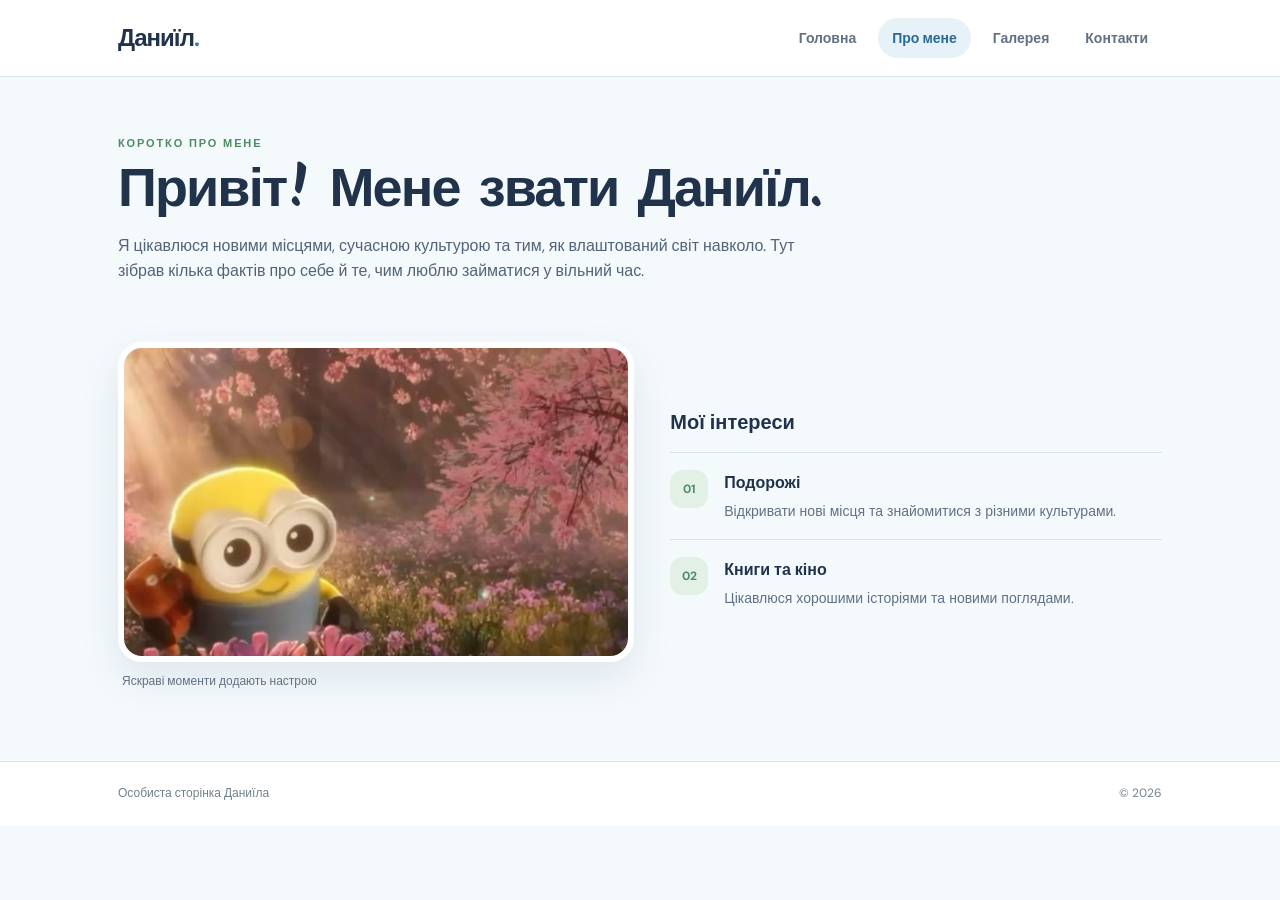
==== about.html @ 36232cc8 "Publish complete personal website" ====
<!doctype html>
<html lang="uk">
<head>
  <meta charset="utf-8"><meta name="viewport" content="width=device-width, initial-scale=1">
  <meta name="description" content="Коротко про Даниїла та його інтереси.">
  <title>Про мене — Даниїл</title><link rel="stylesheet" href="css/style.css"><script src="js/script.js" defer></script>
</head>
<body>
  <a class="skip-link" href="#main">Перейти до вмісту</a>
  <header class="site-header" id="top"><div class="header-inner"><a class="brand" href="index.html">Даниїл<span class="brand-dot">.</span></a><button class="menu-toggle" type="button" aria-expanded="false" aria-controls="site-nav">Меню</button><nav class="site-nav" id="site-nav" aria-label="Головна навігація"><a href="index.html">Головна</a><a href="about.html" aria-current="page">Про мене</a><a href="gallery.html">Галерея</a><a href="contacts.html">Контакти</a></nav></div></header>
  <main id="main" class="page-wrap">
    <div class="page-heading"><p class="eyebrow">Коротко про мене</p><h1>Привіт! Мене звати Даниїл.</h1><p class="lead">Я цікавлюся новими місцями, сучасною культурою та тим, як влаштований світ навколо. Тут зібрав кілька фактів про себе й те, чим люблю займатися у вільний час.</p></div>
    <section class="about-grid" aria-label="Про мене та мої інтереси">
      <figure class="about-photo"><img src="images/daniil-photo.jpg" alt="Міньйон серед квітучих дерев"><figcaption>Яскраві моменти додають настрою</figcaption></figure>
      <div class="interest-list"><h2>Мої інтереси</h2><article class="interest-card"><span class="card-mark">01</span><div><h3>Подорожі</h3><p>Відкривати нові місця та знайомитися з різними культурами.</p></div></article><article class="interest-card"><span class="card-mark">02</span><div><h3>Книги та кіно</h3><p>Цікавлюся хорошими історіями та новими поглядами.</p></div></article></div>
    </section>
  </main>
  <footer class="site-footer"><div class="footer-inner"><span>Особиста сторінка Даниїла</span><span>© <span data-year>2026</span></span></div></footer>
</body>
</html>
---- css/style.css ----
@import url('https://fonts.googleapis.com/css2?family=DM+Sans:wght@400;500;600;700&family=Kalam:wght@400;700&display=swap');
:root{color-scheme:light;--ink:#20334b;--muted:#617184;--line:#d7e4ec;--blue:#347db5;--blue-dark:#286995;--green:#4d8b63;--yellow:#f2c94c;--paper:#f4f9fc;--card:#fff;--soft:#e7f2f8;--shadow:0 16px 40px rgba(32,72,98,.10)}
*{box-sizing:border-box}html{scroll-behavior:smooth}body{margin:0;background:var(--paper);color:var(--ink);font:16px/1.6 'DM Sans',Arial,sans-serif}img{display:block;max-width:100%}a{color:inherit}.skip-link{position:absolute;left:-9999px;top:8px;padding:8px 14px;background:#fff;z-index:5;border-radius:8px}.skip-link:focus{left:8px}.site-header{background:rgba(255,255,255,.94);border-bottom:1px solid var(--line);position:sticky;top:0;z-index:3;backdrop-filter:blur(12px)}.header-inner,.footer-inner{max-width:1100px;margin:auto;padding:0 28px;display:flex;align-items:center;justify-content:space-between}.header-inner{min-height:76px}.brand{text-decoration:none;font-weight:700;font-size:24px;letter-spacing:-.04em}.brand-dot{color:var(--blue)}.site-nav{display:flex;gap:8px}.site-nav a{text-decoration:none;color:var(--muted);font-size:14px;font-weight:600;padding:9px 14px;border-radius:999px;transition:background .18s,color .18s}.site-nav a:hover,.site-nav a[aria-current=page]{background:var(--soft);color:var(--blue-dark)}.menu-toggle{display:none}.page-wrap{max-width:1100px;margin:0 auto;padding:48px 28px 70px}.hero{display:grid;grid-template-columns:1fr 1.05fr;gap:8%;align-items:center;padding:20px 0 55px}.hero-copy{max-width:470px}.eyebrow{text-transform:uppercase;letter-spacing:.17em;font-size:11px;font-weight:700;color:var(--green);margin:0 0 12px}.hero h1,.page-heading h1{font:700 clamp(40px,6vw,64px)/1 'Kalam','DM Sans',sans-serif;letter-spacing:-.035em;margin:0 0 20px}.lead{color:#526477;max-width:580px;margin:0 0 24px}.button{display:inline-flex;align-items:center;gap:12px;padding:12px 18px;background:var(--blue);color:#fff;text-decoration:none;font-size:14px;font-weight:700;border-radius:999px;box-shadow:0 7px 18px rgba(52,125,181,.2);transition:transform .18s,background .18s}.button:hover{background:var(--blue-dark);transform:translateY(-2px)}.hero-figure,.about-photo,.gallery-card{margin:0}.hero-figure img{width:100%;height:350px;object-fit:cover;border:6px solid #fff;border-radius:28px;box-shadow:var(--shadow)}figcaption{font-size:12px;color:var(--muted)}.hero-figure figcaption{margin:10px 4px 0}.welcome-panel{display:flex;align-items:center;justify-content:space-between;gap:36px;background:#e7f2f8;border:1px solid #d3e4ee;border-radius:22px;padding:24px 30px}.welcome-panel h2,.interest-list h2,.contact-card h2{font-size:20px;margin:0}.welcome-panel .eyebrow{margin-bottom:4px}.welcome-panel>p{max-width:460px;color:var(--muted);margin:0}.site-footer{border-top:1px solid var(--line);background:#fff}.footer-inner{min-height:64px;color:#71818d;font-size:12px}.page-heading{padding:10px 0 34px}.page-heading h1{font-size:clamp(38px,5vw,54px);margin-bottom:14px}.page-heading .lead{max-width:700px}.about-grid{display:grid;grid-template-columns:1.05fr 1fr;gap:36px;align-items:center}.about-photo img{width:100%;height:320px;object-fit:cover;border:6px solid #fff;border-radius:24px;box-shadow:var(--shadow)}.about-photo figcaption{margin:10px 4px 0}.interest-list h2{margin:0 0 14px}.interest-card{display:flex;align-items:flex-start;gap:16px;padding:17px 0;border-top:1px solid var(--line)}.interest-card h3{font-size:16px;margin:0 0 4px}.interest-card p{color:var(--muted);font-size:14px;margin:0}.card-mark{display:grid;place-items:center;flex:0 0 38px;height:38px;border-radius:13px;background:#e3f0e6;color:var(--green);font-size:12px;font-weight:700}.gallery-grid{display:grid;grid-template-columns:repeat(2,minmax(0,1fr));gap:24px}.gallery-card{overflow:hidden;background:#fff;border:1px solid var(--line);border-radius:22px;box-shadow:var(--shadow)}.gallery-card img{width:100%;height:300px;object-fit:cover}.gallery-card figcaption{display:grid;gap:2px;padding:15px 18px 18px}.gallery-card strong{color:var(--ink);font-size:15px}.gallery-card span{font-size:13px}.contact-card{display:flex;gap:18px;align-items:flex-start;max-width:700px;padding:24px;background:#fff;border:1px solid var(--line);border-radius:22px;box-shadow:var(--shadow)}.contact-card p{color:var(--muted);margin:7px 0 0}.contact-icon{display:grid;place-items:center;width:48px;height:48px;border-radius:16px;background:#fff4cf;color:#886c14;font-size:22px;flex:0 0 48px}
@media(max-width:700px){.header-inner{min-height:66px;padding:0 20px}.menu-toggle{display:block;border:1px solid var(--line);background:#fff;color:var(--ink);font:600 14px 'DM Sans',sans-serif;border-radius:999px;padding:8px 14px}.site-nav{display:none;position:absolute;top:65px;left:12px;right:12px;padding:10px;background:#fff;border:1px solid var(--line);border-radius:16px;box-shadow:var(--shadow);flex-direction:column}.site-nav.is-open{display:flex}.site-nav a{padding:11px 14px}.page-wrap{padding:32px 20px 50px}.hero{grid-template-columns:1fr;gap:28px;padding:8px 0 34px}.hero h1{font-size:48px}.hero-figure img{height:260px}.welcome-panel{align-items:flex-start;flex-direction:column;gap:10px;padding:21px}.about-grid{grid-template-columns:1fr;gap:28px}.about-photo img{height:260px}.gallery-grid{grid-template-columns:1fr;gap:18px}.gallery-card img{height:260px}.footer-inner{padding:0 20px}.contact-card{padding:20px}}
@media(prefers-reduced-motion:reduce){html{scroll-behavior:auto}*,*::before,*::after{transition:none!important}}
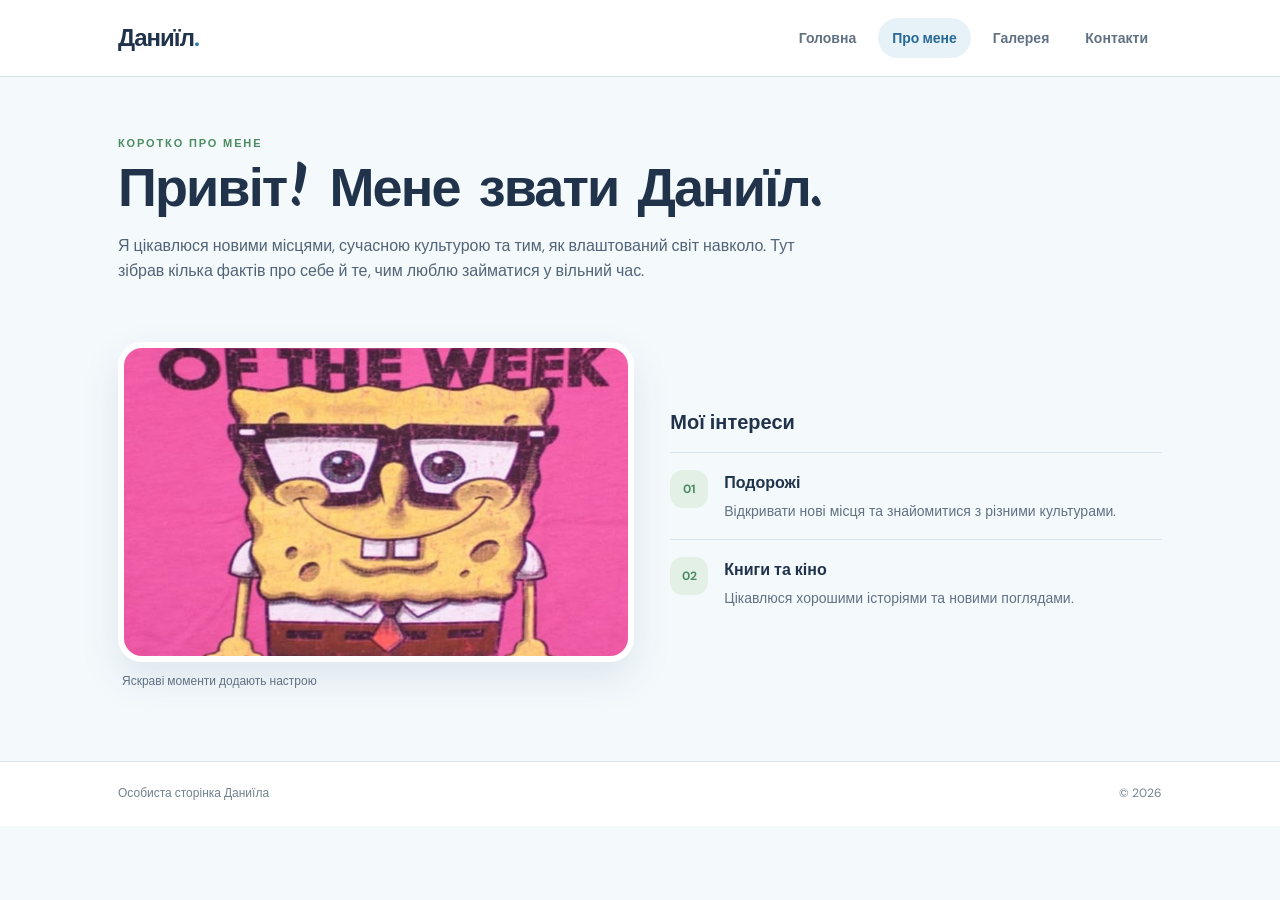
==== commit 5d6947b5: "Замінити фото на сторінці Про мене" ====
--- a/about.html
+++ b/about.html
@@ -11,10 +11,10 @@
   <main id="main" class="page-wrap">
     <div class="page-heading"><p class="eyebrow">Коротко про мене</p><h1>Привіт! Мене звати Даниїл.</h1><p class="lead">Я цікавлюся новими місцями, сучасною культурою та тим, як влаштований світ навколо. Тут зібрав кілька фактів про себе й те, чим люблю займатися у вільний час.</p></div>
     <section class="about-grid" aria-label="Про мене та мої інтереси">
-      <figure class="about-photo"><img src="images/daniil-photo.jpg" alt="Міньйон серед квітучих дерев"><figcaption>Яскраві моменти додають настрою</figcaption></figure>
+      <figure class="about-photo"><img src="images/geek-photo.jpg" alt="Губка Боб у футболці з написом Geek of the Week"><figcaption>Яскраві моменти додають настрою</figcaption></figure>
       <div class="interest-list"><h2>Мої інтереси</h2><article class="interest-card"><span class="card-mark">01</span><div><h3>Подорожі</h3><p>Відкривати нові місця та знайомитися з різними культурами.</p></div></article><article class="interest-card"><span class="card-mark">02</span><div><h3>Книги та кіно</h3><p>Цікавлюся хорошими історіями та новими поглядами.</p></div></article></div>
     </section>
   </main>
   <footer class="site-footer"><div class="footer-inner"><span>Особиста сторінка Даниїла</span><span>© <span data-year>2026</span></span></div></footer>
 </body>
-</html>
+</html>
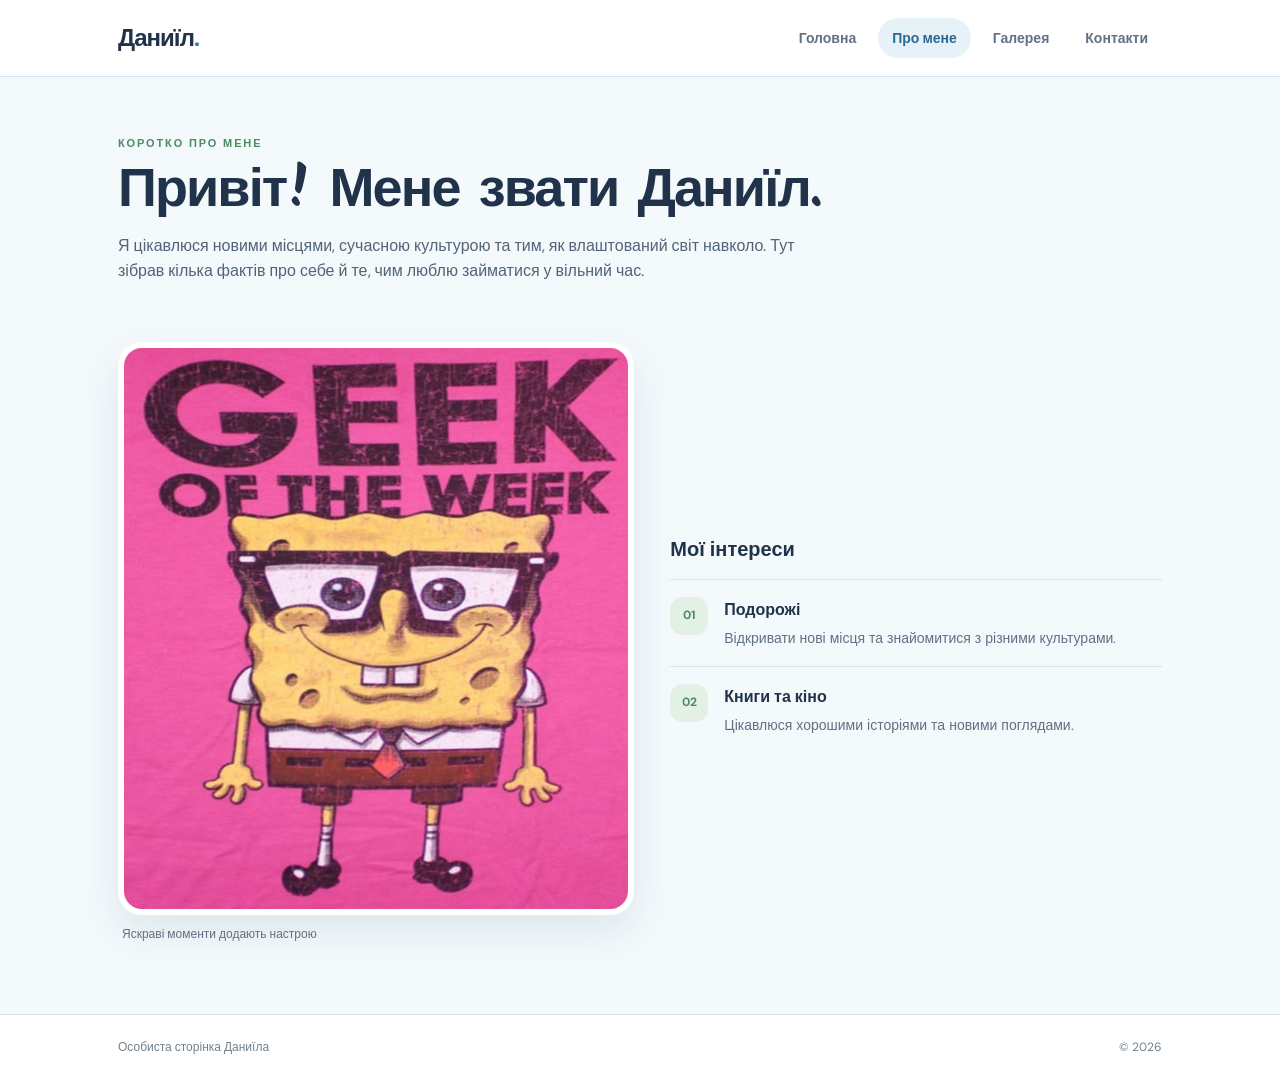
==== commit 437029b6: "Оновити показ фото на сторінці Про мене" ====
--- a/about.html
+++ b/about.html
@@ -3,7 +3,7 @@
 <head>
   <meta charset="utf-8"><meta name="viewport" content="width=device-width, initial-scale=1">
   <meta name="description" content="Коротко про Даниїла та його інтереси.">
-  <title>Про мене — Даниїл</title><link rel="stylesheet" href="css/style.css"><script src="js/script.js" defer></script>
+  <title>Про мене — Даниїл</title><link rel="stylesheet" href="css/style.css?v=3"><script src="js/script.js" defer></script>
 </head>
 <body>
   <a class="skip-link" href="#main">Перейти до вмісту</a>
--- a/css/style.css
+++ b/css/style.css
@@ -1,5 +1,5 @@
 @import url('https://fonts.googleapis.com/css2?family=DM+Sans:wght@400;500;600;700&family=Kalam:wght@400;700&display=swap');
 :root{color-scheme:light;--ink:#20334b;--muted:#617184;--line:#d7e4ec;--blue:#347db5;--blue-dark:#286995;--green:#4d8b63;--yellow:#f2c94c;--paper:#f4f9fc;--card:#fff;--soft:#e7f2f8;--shadow:0 16px 40px rgba(32,72,98,.10)}
-*{box-sizing:border-box}html{scroll-behavior:smooth}body{margin:0;background:var(--paper);color:var(--ink);font:16px/1.6 'DM Sans',Arial,sans-serif}img{display:block;max-width:100%}a{color:inherit}.skip-link{position:absolute;left:-9999px;top:8px;padding:8px 14px;background:#fff;z-index:5;border-radius:8px}.skip-link:focus{left:8px}.site-header{background:rgba(255,255,255,.94);border-bottom:1px solid var(--line);position:sticky;top:0;z-index:3;backdrop-filter:blur(12px)}.header-inner,.footer-inner{max-width:1100px;margin:auto;padding:0 28px;display:flex;align-items:center;justify-content:space-between}.header-inner{min-height:76px}.brand{text-decoration:none;font-weight:700;font-size:24px;letter-spacing:-.04em}.brand-dot{color:var(--blue)}.site-nav{display:flex;gap:8px}.site-nav a{text-decoration:none;color:var(--muted);font-size:14px;font-weight:600;padding:9px 14px;border-radius:999px;transition:background .18s,color .18s}.site-nav a:hover,.site-nav a[aria-current=page]{background:var(--soft);color:var(--blue-dark)}.menu-toggle{display:none}.page-wrap{max-width:1100px;margin:0 auto;padding:48px 28px 70px}.hero{display:grid;grid-template-columns:1fr 1.05fr;gap:8%;align-items:center;padding:20px 0 55px}.hero-copy{max-width:470px}.eyebrow{text-transform:uppercase;letter-spacing:.17em;font-size:11px;font-weight:700;color:var(--green);margin:0 0 12px}.hero h1,.page-heading h1{font:700 clamp(40px,6vw,64px)/1 'Kalam','DM Sans',sans-serif;letter-spacing:-.035em;margin:0 0 20px}.lead{color:#526477;max-width:580px;margin:0 0 24px}.button{display:inline-flex;align-items:center;gap:12px;padding:12px 18px;background:var(--blue);color:#fff;text-decoration:none;font-size:14px;font-weight:700;border-radius:999px;box-shadow:0 7px 18px rgba(52,125,181,.2);transition:transform .18s,background .18s}.button:hover{background:var(--blue-dark);transform:translateY(-2px)}.hero-figure,.about-photo,.gallery-card{margin:0}.hero-figure img{width:100%;height:350px;object-fit:cover;border:6px solid #fff;border-radius:28px;box-shadow:var(--shadow)}figcaption{font-size:12px;color:var(--muted)}.hero-figure figcaption{margin:10px 4px 0}.welcome-panel{display:flex;align-items:center;justify-content:space-between;gap:36px;background:#e7f2f8;border:1px solid #d3e4ee;border-radius:22px;padding:24px 30px}.welcome-panel h2,.interest-list h2,.contact-card h2{font-size:20px;margin:0}.welcome-panel .eyebrow{margin-bottom:4px}.welcome-panel>p{max-width:460px;color:var(--muted);margin:0}.site-footer{border-top:1px solid var(--line);background:#fff}.footer-inner{min-height:64px;color:#71818d;font-size:12px}.page-heading{padding:10px 0 34px}.page-heading h1{font-size:clamp(38px,5vw,54px);margin-bottom:14px}.page-heading .lead{max-width:700px}.about-grid{display:grid;grid-template-columns:1.05fr 1fr;gap:36px;align-items:center}.about-photo img{width:100%;height:320px;object-fit:cover;border:6px solid #fff;border-radius:24px;box-shadow:var(--shadow)}.about-photo figcaption{margin:10px 4px 0}.interest-list h2{margin:0 0 14px}.interest-card{display:flex;align-items:flex-start;gap:16px;padding:17px 0;border-top:1px solid var(--line)}.interest-card h3{font-size:16px;margin:0 0 4px}.interest-card p{color:var(--muted);font-size:14px;margin:0}.card-mark{display:grid;place-items:center;flex:0 0 38px;height:38px;border-radius:13px;background:#e3f0e6;color:var(--green);font-size:12px;font-weight:700}.gallery-grid{display:grid;grid-template-columns:repeat(2,minmax(0,1fr));gap:24px}.gallery-card{overflow:hidden;background:#fff;border:1px solid var(--line);border-radius:22px;box-shadow:var(--shadow)}.gallery-card img{width:100%;height:300px;object-fit:cover}.gallery-card figcaption{display:grid;gap:2px;padding:15px 18px 18px}.gallery-card strong{color:var(--ink);font-size:15px}.gallery-card span{font-size:13px}.contact-card{display:flex;gap:18px;align-items:flex-start;max-width:700px;padding:24px;background:#fff;border:1px solid var(--line);border-radius:22px;box-shadow:var(--shadow)}.contact-card p{color:var(--muted);margin:7px 0 0}.contact-icon{display:grid;place-items:center;width:48px;height:48px;border-radius:16px;background:#fff4cf;color:#886c14;font-size:22px;flex:0 0 48px}
-@media(max-width:700px){.header-inner{min-height:66px;padding:0 20px}.menu-toggle{display:block;border:1px solid var(--line);background:#fff;color:var(--ink);font:600 14px 'DM Sans',sans-serif;border-radius:999px;padding:8px 14px}.site-nav{display:none;position:absolute;top:65px;left:12px;right:12px;padding:10px;background:#fff;border:1px solid var(--line);border-radius:16px;box-shadow:var(--shadow);flex-direction:column}.site-nav.is-open{display:flex}.site-nav a{padding:11px 14px}.page-wrap{padding:32px 20px 50px}.hero{grid-template-columns:1fr;gap:28px;padding:8px 0 34px}.hero h1{font-size:48px}.hero-figure img{height:260px}.welcome-panel{align-items:flex-start;flex-direction:column;gap:10px;padding:21px}.about-grid{grid-template-columns:1fr;gap:28px}.about-photo img{height:260px}.gallery-grid{grid-template-columns:1fr;gap:18px}.gallery-card img{height:260px}.footer-inner{padding:0 20px}.contact-card{padding:20px}}
+*{box-sizing:border-box}html{scroll-behavior:smooth}body{margin:0;background:var(--paper);color:var(--ink);font:16px/1.6 'DM Sans',Arial,sans-serif}img{display:block;max-width:100%}a{color:inherit}.skip-link{position:absolute;left:-9999px;top:8px;padding:8px 14px;background:#fff;z-index:5;border-radius:8px}.skip-link:focus{left:8px}.site-header{background:rgba(255,255,255,.94);border-bottom:1px solid var(--line);position:sticky;top:0;z-index:3;backdrop-filter:blur(12px)}.header-inner,.footer-inner{max-width:1100px;margin:auto;padding:0 28px;display:flex;align-items:center;justify-content:space-between}.header-inner{min-height:76px}.brand{text-decoration:none;font-weight:700;font-size:24px;letter-spacing:-.04em}.brand-dot{color:var(--blue)}.site-nav{display:flex;gap:8px}.site-nav a{text-decoration:none;color:var(--muted);font-size:14px;font-weight:600;padding:9px 14px;border-radius:999px;transition:background .18s,color .18s}.site-nav a:hover,.site-nav a[aria-current=page]{background:var(--soft);color:var(--blue-dark)}.menu-toggle{display:none}.page-wrap{max-width:1100px;margin:0 auto;padding:48px 28px 70px}.hero{display:grid;grid-template-columns:1fr 1.05fr;gap:8%;align-items:center;padding:20px 0 55px}.hero-copy{max-width:470px}.eyebrow{text-transform:uppercase;letter-spacing:.17em;font-size:11px;font-weight:700;color:var(--green);margin:0 0 12px}.hero h1,.page-heading h1{font:700 clamp(40px,6vw,64px)/1 'Kalam','DM Sans',sans-serif;letter-spacing:-.035em;margin:0 0 20px}.lead{color:#526477;max-width:580px;margin:0 0 24px}.button{display:inline-flex;align-items:center;gap:12px;padding:12px 18px;background:var(--blue);color:#fff;text-decoration:none;font-size:14px;font-weight:700;border-radius:999px;box-shadow:0 7px 18px rgba(52,125,181,.2);transition:transform .18s,background .18s}.button:hover{background:var(--blue-dark);transform:translateY(-2px)}.hero-figure,.about-photo,.gallery-card{margin:0}.hero-figure img{width:100%;height:350px;object-fit:cover;border:6px solid #fff;border-radius:28px;box-shadow:var(--shadow)}figcaption{font-size:12px;color:var(--muted)}.hero-figure figcaption{margin:10px 4px 0}.welcome-panel{display:flex;align-items:center;justify-content:space-between;gap:36px;background:#e7f2f8;border:1px solid #d3e4ee;border-radius:22px;padding:24px 30px}.welcome-panel h2,.interest-list h2,.contact-card h2{font-size:20px;margin:0}.welcome-panel .eyebrow{margin-bottom:4px}.welcome-panel>p{max-width:460px;color:var(--muted);margin:0}.site-footer{border-top:1px solid var(--line);background:#fff}.footer-inner{min-height:64px;color:#71818d;font-size:12px}.page-heading{padding:10px 0 34px}.page-heading h1{font-size:clamp(38px,5vw,54px);margin-bottom:14px}.page-heading .lead{max-width:700px}.about-grid{display:grid;grid-template-columns:1.05fr 1fr;gap:36px;align-items:center}.about-photo img{width:100%;height:auto;object-fit:contain;border:6px solid #fff;border-radius:24px;box-shadow:var(--shadow)}.about-photo figcaption{margin:10px 4px 0}.interest-list h2{margin:0 0 14px}.interest-card{display:flex;align-items:flex-start;gap:16px;padding:17px 0;border-top:1px solid var(--line)}.interest-card h3{font-size:16px;margin:0 0 4px}.interest-card p{color:var(--muted);font-size:14px;margin:0}.card-mark{display:grid;place-items:center;flex:0 0 38px;height:38px;border-radius:13px;background:#e3f0e6;color:var(--green);font-size:12px;font-weight:700}.gallery-grid{display:grid;grid-template-columns:repeat(2,minmax(0,1fr));gap:24px}.gallery-card{overflow:hidden;background:#fff;border:1px solid var(--line);border-radius:22px;box-shadow:var(--shadow)}.gallery-card img{width:100%;height:300px;object-fit:cover}.gallery-card figcaption{display:grid;gap:2px;padding:15px 18px 18px}.gallery-card strong{color:var(--ink);font-size:15px}.gallery-card span{font-size:13px}.contact-card{display:flex;gap:18px;align-items:flex-start;max-width:700px;padding:24px;background:#fff;border:1px solid var(--line);border-radius:22px;box-shadow:var(--shadow)}.contact-card p{color:var(--muted);margin:7px 0 0}.contact-icon{display:grid;place-items:center;width:48px;height:48px;border-radius:16px;background:#fff4cf;color:#886c14;font-size:22px;flex:0 0 48px}
+@media(max-width:700px){.header-inner{min-height:66px;padding:0 20px}.menu-toggle{display:block;border:1px solid var(--line);background:#fff;color:var(--ink);font:600 14px 'DM Sans',sans-serif;border-radius:999px;padding:8px 14px}.site-nav{display:none;position:absolute;top:65px;left:12px;right:12px;padding:10px;background:#fff;border:1px solid var(--line);border-radius:16px;box-shadow:var(--shadow);flex-direction:column}.site-nav.is-open{display:flex}.site-nav a{padding:11px 14px}.page-wrap{padding:32px 20px 50px}.hero{grid-template-columns:1fr;gap:28px;padding:8px 0 34px}.hero h1{font-size:48px}.hero-figure img{height:260px}.welcome-panel{align-items:flex-start;flex-direction:column;gap:10px;padding:21px}.about-grid{grid-template-columns:1fr;gap:28px}.about-photo img{height:auto}.gallery-grid{grid-template-columns:1fr;gap:18px}.gallery-card img{height:260px}.footer-inner{padding:0 20px}.contact-card{padding:20px}}
 @media(prefers-reduced-motion:reduce){html{scroll-behavior:auto}*,*::before,*::after{transition:none!important}}
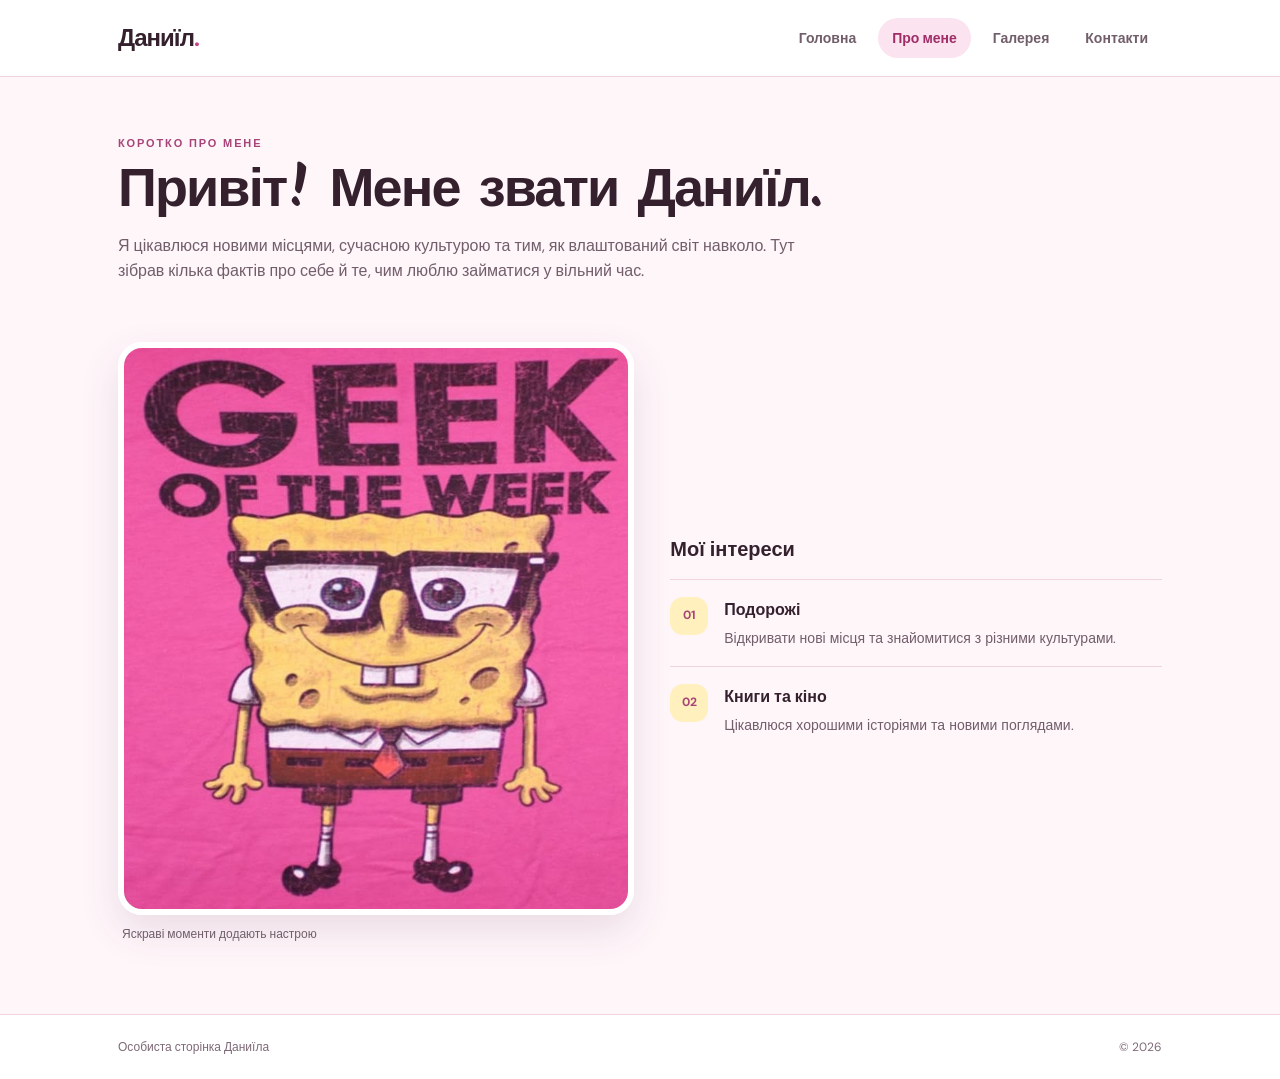
==== commit 655170b2: "Оновити кольорову палітру сайту" ====
--- a/about.html
+++ b/about.html
@@ -3,7 +3,7 @@
 <head>
   <meta charset="utf-8"><meta name="viewport" content="width=device-width, initial-scale=1">
   <meta name="description" content="Коротко про Даниїла та його інтереси.">
-  <title>Про мене — Даниїл</title><link rel="stylesheet" href="css/style.css?v=3"><script src="js/script.js" defer></script>
+  <title>Про мене — Даниїл</title><link rel="stylesheet" href="css/style.css?v=4"><script src="js/script.js" defer></script>
 </head>
 <body>
   <a class="skip-link" href="#main">Перейти до вмісту</a>
--- a/css/style.css
+++ b/css/style.css
@@ -1,5 +1,5 @@
 @import url('https://fonts.googleapis.com/css2?family=DM+Sans:wght@400;500;600;700&family=Kalam:wght@400;700&display=swap');
-:root{color-scheme:light;--ink:#20334b;--muted:#617184;--line:#d7e4ec;--blue:#347db5;--blue-dark:#286995;--green:#4d8b63;--yellow:#f2c94c;--paper:#f4f9fc;--card:#fff;--soft:#e7f2f8;--shadow:0 16px 40px rgba(32,72,98,.10)}
-*{box-sizing:border-box}html{scroll-behavior:smooth}body{margin:0;background:var(--paper);color:var(--ink);font:16px/1.6 'DM Sans',Arial,sans-serif}img{display:block;max-width:100%}a{color:inherit}.skip-link{position:absolute;left:-9999px;top:8px;padding:8px 14px;background:#fff;z-index:5;border-radius:8px}.skip-link:focus{left:8px}.site-header{background:rgba(255,255,255,.94);border-bottom:1px solid var(--line);position:sticky;top:0;z-index:3;backdrop-filter:blur(12px)}.header-inner,.footer-inner{max-width:1100px;margin:auto;padding:0 28px;display:flex;align-items:center;justify-content:space-between}.header-inner{min-height:76px}.brand{text-decoration:none;font-weight:700;font-size:24px;letter-spacing:-.04em}.brand-dot{color:var(--blue)}.site-nav{display:flex;gap:8px}.site-nav a{text-decoration:none;color:var(--muted);font-size:14px;font-weight:600;padding:9px 14px;border-radius:999px;transition:background .18s,color .18s}.site-nav a:hover,.site-nav a[aria-current=page]{background:var(--soft);color:var(--blue-dark)}.menu-toggle{display:none}.page-wrap{max-width:1100px;margin:0 auto;padding:48px 28px 70px}.hero{display:grid;grid-template-columns:1fr 1.05fr;gap:8%;align-items:center;padding:20px 0 55px}.hero-copy{max-width:470px}.eyebrow{text-transform:uppercase;letter-spacing:.17em;font-size:11px;font-weight:700;color:var(--green);margin:0 0 12px}.hero h1,.page-heading h1{font:700 clamp(40px,6vw,64px)/1 'Kalam','DM Sans',sans-serif;letter-spacing:-.035em;margin:0 0 20px}.lead{color:#526477;max-width:580px;margin:0 0 24px}.button{display:inline-flex;align-items:center;gap:12px;padding:12px 18px;background:var(--blue);color:#fff;text-decoration:none;font-size:14px;font-weight:700;border-radius:999px;box-shadow:0 7px 18px rgba(52,125,181,.2);transition:transform .18s,background .18s}.button:hover{background:var(--blue-dark);transform:translateY(-2px)}.hero-figure,.about-photo,.gallery-card{margin:0}.hero-figure img{width:100%;height:350px;object-fit:cover;border:6px solid #fff;border-radius:28px;box-shadow:var(--shadow)}figcaption{font-size:12px;color:var(--muted)}.hero-figure figcaption{margin:10px 4px 0}.welcome-panel{display:flex;align-items:center;justify-content:space-between;gap:36px;background:#e7f2f8;border:1px solid #d3e4ee;border-radius:22px;padding:24px 30px}.welcome-panel h2,.interest-list h2,.contact-card h2{font-size:20px;margin:0}.welcome-panel .eyebrow{margin-bottom:4px}.welcome-panel>p{max-width:460px;color:var(--muted);margin:0}.site-footer{border-top:1px solid var(--line);background:#fff}.footer-inner{min-height:64px;color:#71818d;font-size:12px}.page-heading{padding:10px 0 34px}.page-heading h1{font-size:clamp(38px,5vw,54px);margin-bottom:14px}.page-heading .lead{max-width:700px}.about-grid{display:grid;grid-template-columns:1.05fr 1fr;gap:36px;align-items:center}.about-photo img{width:100%;height:auto;object-fit:contain;border:6px solid #fff;border-radius:24px;box-shadow:var(--shadow)}.about-photo figcaption{margin:10px 4px 0}.interest-list h2{margin:0 0 14px}.interest-card{display:flex;align-items:flex-start;gap:16px;padding:17px 0;border-top:1px solid var(--line)}.interest-card h3{font-size:16px;margin:0 0 4px}.interest-card p{color:var(--muted);font-size:14px;margin:0}.card-mark{display:grid;place-items:center;flex:0 0 38px;height:38px;border-radius:13px;background:#e3f0e6;color:var(--green);font-size:12px;font-weight:700}.gallery-grid{display:grid;grid-template-columns:repeat(2,minmax(0,1fr));gap:24px}.gallery-card{overflow:hidden;background:#fff;border:1px solid var(--line);border-radius:22px;box-shadow:var(--shadow)}.gallery-card img{width:100%;height:300px;object-fit:cover}.gallery-card figcaption{display:grid;gap:2px;padding:15px 18px 18px}.gallery-card strong{color:var(--ink);font-size:15px}.gallery-card span{font-size:13px}.contact-card{display:flex;gap:18px;align-items:flex-start;max-width:700px;padding:24px;background:#fff;border:1px solid var(--line);border-radius:22px;box-shadow:var(--shadow)}.contact-card p{color:var(--muted);margin:7px 0 0}.contact-icon{display:grid;place-items:center;width:48px;height:48px;border-radius:16px;background:#fff4cf;color:#886c14;font-size:22px;flex:0 0 48px}
+:root{color-scheme:light;--ink:#34212d;--muted:#715e6a;--line:#efd3df;--blue:#c94386;--blue-dark:#9e2d68;--green:#a74477;--yellow:#f2c94c;--paper:#fff6fa;--card:#fff;--soft:#fbe3ef;--shadow:0 16px 40px rgba(83,39,64,.12)}
+*{box-sizing:border-box}html{scroll-behavior:smooth}body{margin:0;background:var(--paper);color:var(--ink);font:16px/1.6 'DM Sans',Arial,sans-serif}img{display:block;max-width:100%}a{color:inherit}.skip-link{position:absolute;left:-9999px;top:8px;padding:8px 14px;background:#fff;z-index:5;border-radius:8px}.skip-link:focus{left:8px}.site-header{background:rgba(255,255,255,.94);border-bottom:1px solid var(--line);position:sticky;top:0;z-index:3;backdrop-filter:blur(12px)}.header-inner,.footer-inner{max-width:1100px;margin:auto;padding:0 28px;display:flex;align-items:center;justify-content:space-between}.header-inner{min-height:76px}.brand{text-decoration:none;font-weight:700;font-size:24px;letter-spacing:-.04em}.brand-dot{color:var(--blue)}.site-nav{display:flex;gap:8px}.site-nav a{text-decoration:none;color:var(--muted);font-size:14px;font-weight:600;padding:9px 14px;border-radius:999px;transition:background .18s,color .18s}.site-nav a:hover,.site-nav a[aria-current=page]{background:var(--soft);color:var(--blue-dark)}.menu-toggle{display:none}.page-wrap{max-width:1100px;margin:0 auto;padding:48px 28px 70px}.hero{display:grid;grid-template-columns:1fr 1.05fr;gap:8%;align-items:center;padding:20px 0 55px}.hero-copy{max-width:470px}.eyebrow{text-transform:uppercase;letter-spacing:.17em;font-size:11px;font-weight:700;color:var(--green);margin:0 0 12px}.hero h1,.page-heading h1{font:700 clamp(40px,6vw,64px)/1 'Kalam','DM Sans',sans-serif;letter-spacing:-.035em;margin:0 0 20px}.lead{color:#715e6a;max-width:580px;margin:0 0 24px}.button{display:inline-flex;align-items:center;gap:12px;padding:12px 18px;background:var(--blue);color:#fff;text-decoration:none;font-size:14px;font-weight:700;border-radius:999px;box-shadow:0 7px 18px rgba(201,67,134,.2);transition:transform .18s,background .18s}.button:hover{background:var(--blue-dark);transform:translateY(-2px)}.hero-figure,.about-photo,.gallery-card{margin:0}.hero-figure img{width:100%;height:350px;object-fit:cover;border:6px solid #fff;border-radius:28px;box-shadow:var(--shadow)}figcaption{font-size:12px;color:var(--muted)}.hero-figure figcaption{margin:10px 4px 0}.welcome-panel{display:flex;align-items:center;justify-content:space-between;gap:36px;background:#fbe3ef;border:1px solid #efd3df;border-radius:22px;padding:24px 30px}.welcome-panel h2,.interest-list h2,.contact-card h2{font-size:20px;margin:0}.welcome-panel .eyebrow{margin-bottom:4px}.welcome-panel>p{max-width:460px;color:var(--muted);margin:0}.site-footer{border-top:1px solid var(--line);background:#fff}.footer-inner{min-height:64px;color:#7e6977;font-size:12px}.page-heading{padding:10px 0 34px}.page-heading h1{font-size:clamp(38px,5vw,54px);margin-bottom:14px}.page-heading .lead{max-width:700px}.about-grid{display:grid;grid-template-columns:1.05fr 1fr;gap:36px;align-items:center}.about-photo img{width:100%;height:auto;object-fit:contain;border:6px solid #fff;border-radius:24px;box-shadow:var(--shadow)}.about-photo figcaption{margin:10px 4px 0}.interest-list h2{margin:0 0 14px}.interest-card{display:flex;align-items:flex-start;gap:16px;padding:17px 0;border-top:1px solid var(--line)}.interest-card h3{font-size:16px;margin:0 0 4px}.interest-card p{color:var(--muted);font-size:14px;margin:0}.card-mark{display:grid;place-items:center;flex:0 0 38px;height:38px;border-radius:13px;background:#fff0be;color:var(--green);font-size:12px;font-weight:700}.gallery-grid{display:grid;grid-template-columns:repeat(2,minmax(0,1fr));gap:24px}.gallery-card{overflow:hidden;background:#fff;border:1px solid var(--line);border-radius:22px;box-shadow:var(--shadow)}.gallery-card img{width:100%;height:300px;object-fit:cover}.gallery-card figcaption{display:grid;gap:2px;padding:15px 18px 18px}.gallery-card strong{color:var(--ink);font-size:15px}.gallery-card span{font-size:13px}.contact-card{display:flex;gap:18px;align-items:flex-start;max-width:700px;padding:24px;background:#fff;border:1px solid var(--line);border-radius:22px;box-shadow:var(--shadow)}.contact-card p{color:var(--muted);margin:7px 0 0}.contact-icon{display:grid;place-items:center;width:48px;height:48px;border-radius:16px;background:#fff4cf;color:#886c14;font-size:22px;flex:0 0 48px}
 @media(max-width:700px){.header-inner{min-height:66px;padding:0 20px}.menu-toggle{display:block;border:1px solid var(--line);background:#fff;color:var(--ink);font:600 14px 'DM Sans',sans-serif;border-radius:999px;padding:8px 14px}.site-nav{display:none;position:absolute;top:65px;left:12px;right:12px;padding:10px;background:#fff;border:1px solid var(--line);border-radius:16px;box-shadow:var(--shadow);flex-direction:column}.site-nav.is-open{display:flex}.site-nav a{padding:11px 14px}.page-wrap{padding:32px 20px 50px}.hero{grid-template-columns:1fr;gap:28px;padding:8px 0 34px}.hero h1{font-size:48px}.hero-figure img{height:260px}.welcome-panel{align-items:flex-start;flex-direction:column;gap:10px;padding:21px}.about-grid{grid-template-columns:1fr;gap:28px}.about-photo img{height:auto}.gallery-grid{grid-template-columns:1fr;gap:18px}.gallery-card img{height:260px}.footer-inner{padding:0 20px}.contact-card{padding:20px}}
 @media(prefers-reduced-motion:reduce){html{scroll-behavior:auto}*,*::before,*::after{transition:none!important}}
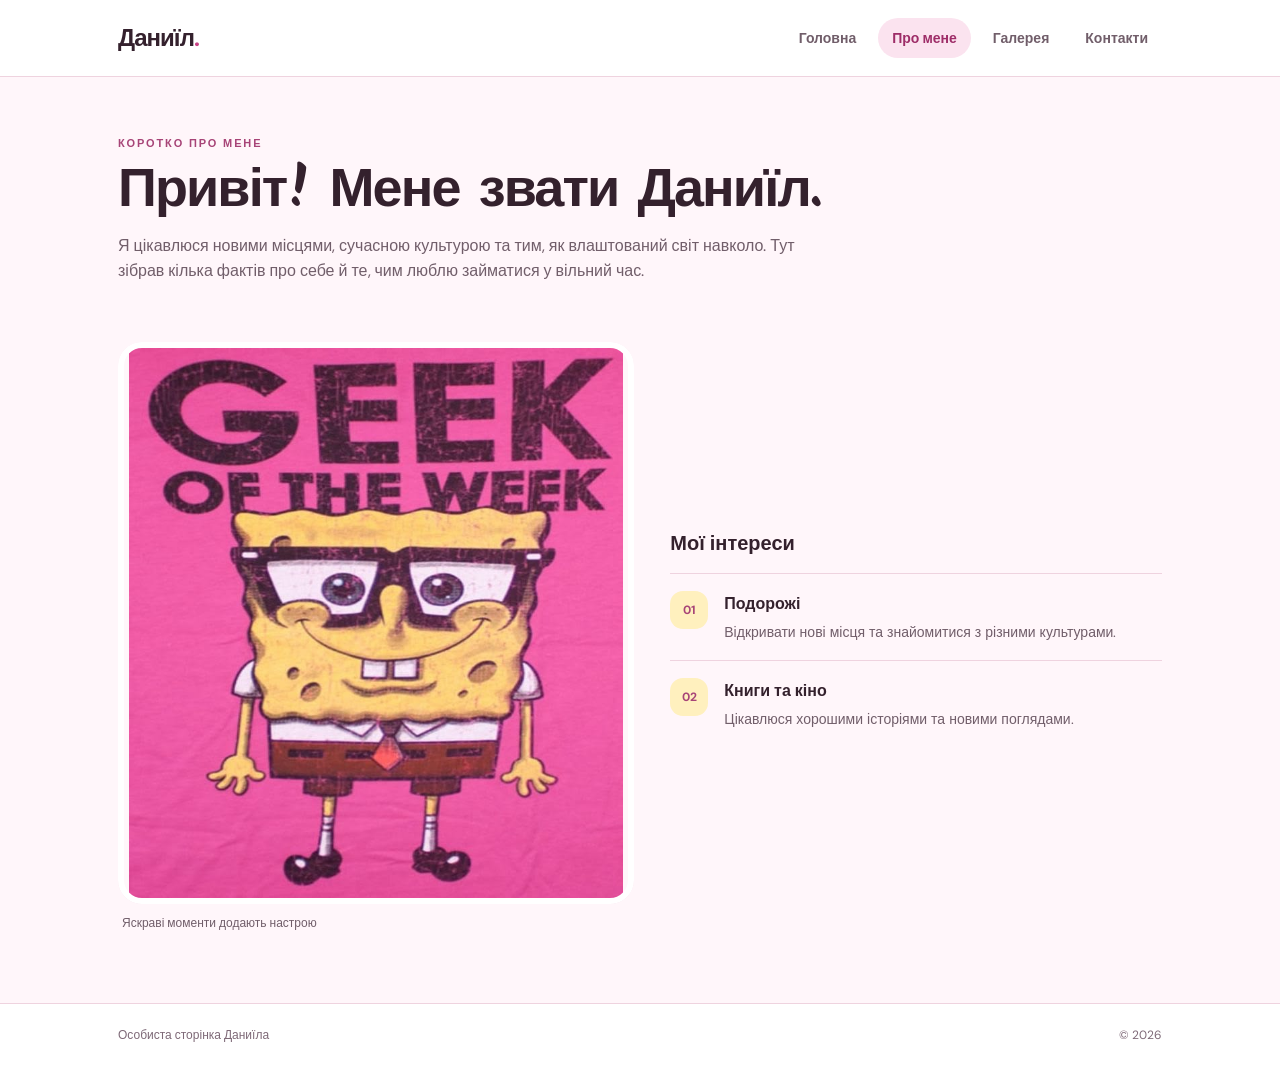
==== commit ddde9ac0: "Додати перевертання фото на сторінці Про мене" ====
--- a/about.html
+++ b/about.html
@@ -3,7 +3,7 @@
 <head>
   <meta charset="utf-8"><meta name="viewport" content="width=device-width, initial-scale=1">
   <meta name="description" content="Коротко про Даниїла та його інтереси.">
-  <title>Про мене — Даниїл</title><link rel="stylesheet" href="css/style.css?v=4"><script src="js/script.js" defer></script>
+  <title>Про мене — Даниїл</title><link rel="stylesheet" href="css/style.css?v=5"><script src="js/script.js" defer></script>
 </head>
 <body>
   <a class="skip-link" href="#main">Перейти до вмісту</a>
@@ -11,7 +11,7 @@
   <main id="main" class="page-wrap">
     <div class="page-heading"><p class="eyebrow">Коротко про мене</p><h1>Привіт! Мене звати Даниїл.</h1><p class="lead">Я цікавлюся новими місцями, сучасною культурою та тим, як влаштований світ навколо. Тут зібрав кілька фактів про себе й те, чим люблю займатися у вільний час.</p></div>
     <section class="about-grid" aria-label="Про мене та мої інтереси">
-      <figure class="about-photo"><img src="images/geek-photo.jpg" alt="Губка Боб у футболці з написом Geek of the Week"><figcaption>Яскраві моменти додають настрою</figcaption></figure>
+      <figure class="about-photo"><button class="flip-card" type="button" aria-label="Губка Боб у футболці Geek of the Week. Перевернути, щоб побачити: Оце так!" aria-pressed="false"><span class="flip-card-inner"><span class="flip-card-front"><img src="images/geek-photo.jpg" alt="Губка Боб у футболці з написом Geek of the Week"></span><span class="flip-card-back" aria-hidden="true">Оце так!</span></span></button><figcaption>Яскраві моменти додають настрою</figcaption></figure>
       <div class="interest-list"><h2>Мої інтереси</h2><article class="interest-card"><span class="card-mark">01</span><div><h3>Подорожі</h3><p>Відкривати нові місця та знайомитися з різними культурами.</p></div></article><article class="interest-card"><span class="card-mark">02</span><div><h3>Книги та кіно</h3><p>Цікавлюся хорошими історіями та новими поглядами.</p></div></article></div>
     </section>
   </main>
--- a/css/style.css
+++ b/css/style.css
@@ -1,5 +1,5 @@
 @import url('https://fonts.googleapis.com/css2?family=DM+Sans:wght@400;500;600;700&family=Kalam:wght@400;700&display=swap');
 :root{color-scheme:light;--ink:#34212d;--muted:#715e6a;--line:#efd3df;--blue:#c94386;--blue-dark:#9e2d68;--green:#a74477;--yellow:#f2c94c;--paper:#fff6fa;--card:#fff;--soft:#fbe3ef;--shadow:0 16px 40px rgba(83,39,64,.12)}
-*{box-sizing:border-box}html{scroll-behavior:smooth}body{margin:0;background:var(--paper);color:var(--ink);font:16px/1.6 'DM Sans',Arial,sans-serif}img{display:block;max-width:100%}a{color:inherit}.skip-link{position:absolute;left:-9999px;top:8px;padding:8px 14px;background:#fff;z-index:5;border-radius:8px}.skip-link:focus{left:8px}.site-header{background:rgba(255,255,255,.94);border-bottom:1px solid var(--line);position:sticky;top:0;z-index:3;backdrop-filter:blur(12px)}.header-inner,.footer-inner{max-width:1100px;margin:auto;padding:0 28px;display:flex;align-items:center;justify-content:space-between}.header-inner{min-height:76px}.brand{text-decoration:none;font-weight:700;font-size:24px;letter-spacing:-.04em}.brand-dot{color:var(--blue)}.site-nav{display:flex;gap:8px}.site-nav a{text-decoration:none;color:var(--muted);font-size:14px;font-weight:600;padding:9px 14px;border-radius:999px;transition:background .18s,color .18s}.site-nav a:hover,.site-nav a[aria-current=page]{background:var(--soft);color:var(--blue-dark)}.menu-toggle{display:none}.page-wrap{max-width:1100px;margin:0 auto;padding:48px 28px 70px}.hero{display:grid;grid-template-columns:1fr 1.05fr;gap:8%;align-items:center;padding:20px 0 55px}.hero-copy{max-width:470px}.eyebrow{text-transform:uppercase;letter-spacing:.17em;font-size:11px;font-weight:700;color:var(--green);margin:0 0 12px}.hero h1,.page-heading h1{font:700 clamp(40px,6vw,64px)/1 'Kalam','DM Sans',sans-serif;letter-spacing:-.035em;margin:0 0 20px}.lead{color:#715e6a;max-width:580px;margin:0 0 24px}.button{display:inline-flex;align-items:center;gap:12px;padding:12px 18px;background:var(--blue);color:#fff;text-decoration:none;font-size:14px;font-weight:700;border-radius:999px;box-shadow:0 7px 18px rgba(201,67,134,.2);transition:transform .18s,background .18s}.button:hover{background:var(--blue-dark);transform:translateY(-2px)}.hero-figure,.about-photo,.gallery-card{margin:0}.hero-figure img{width:100%;height:350px;object-fit:cover;border:6px solid #fff;border-radius:28px;box-shadow:var(--shadow)}figcaption{font-size:12px;color:var(--muted)}.hero-figure figcaption{margin:10px 4px 0}.welcome-panel{display:flex;align-items:center;justify-content:space-between;gap:36px;background:#fbe3ef;border:1px solid #efd3df;border-radius:22px;padding:24px 30px}.welcome-panel h2,.interest-list h2,.contact-card h2{font-size:20px;margin:0}.welcome-panel .eyebrow{margin-bottom:4px}.welcome-panel>p{max-width:460px;color:var(--muted);margin:0}.site-footer{border-top:1px solid var(--line);background:#fff}.footer-inner{min-height:64px;color:#7e6977;font-size:12px}.page-heading{padding:10px 0 34px}.page-heading h1{font-size:clamp(38px,5vw,54px);margin-bottom:14px}.page-heading .lead{max-width:700px}.about-grid{display:grid;grid-template-columns:1.05fr 1fr;gap:36px;align-items:center}.about-photo img{width:100%;height:auto;object-fit:contain;border:6px solid #fff;border-radius:24px;box-shadow:var(--shadow)}.about-photo figcaption{margin:10px 4px 0}.interest-list h2{margin:0 0 14px}.interest-card{display:flex;align-items:flex-start;gap:16px;padding:17px 0;border-top:1px solid var(--line)}.interest-card h3{font-size:16px;margin:0 0 4px}.interest-card p{color:var(--muted);font-size:14px;margin:0}.card-mark{display:grid;place-items:center;flex:0 0 38px;height:38px;border-radius:13px;background:#fff0be;color:var(--green);font-size:12px;font-weight:700}.gallery-grid{display:grid;grid-template-columns:repeat(2,minmax(0,1fr));gap:24px}.gallery-card{overflow:hidden;background:#fff;border:1px solid var(--line);border-radius:22px;box-shadow:var(--shadow)}.gallery-card img{width:100%;height:300px;object-fit:cover}.gallery-card figcaption{display:grid;gap:2px;padding:15px 18px 18px}.gallery-card strong{color:var(--ink);font-size:15px}.gallery-card span{font-size:13px}.contact-card{display:flex;gap:18px;align-items:flex-start;max-width:700px;padding:24px;background:#fff;border:1px solid var(--line);border-radius:22px;box-shadow:var(--shadow)}.contact-card p{color:var(--muted);margin:7px 0 0}.contact-icon{display:grid;place-items:center;width:48px;height:48px;border-radius:16px;background:#fff4cf;color:#886c14;font-size:22px;flex:0 0 48px}
+*{box-sizing:border-box}html{scroll-behavior:smooth}body{margin:0;background:var(--paper);color:var(--ink);font:16px/1.6 'DM Sans',Arial,sans-serif}img{display:block;max-width:100%}a{color:inherit}.skip-link{position:absolute;left:-9999px;top:8px;padding:8px 14px;background:#fff;z-index:5;border-radius:8px}.skip-link:focus{left:8px}.site-header{background:rgba(255,255,255,.94);border-bottom:1px solid var(--line);position:sticky;top:0;z-index:3;backdrop-filter:blur(12px)}.header-inner,.footer-inner{max-width:1100px;margin:auto;padding:0 28px;display:flex;align-items:center;justify-content:space-between}.header-inner{min-height:76px}.brand{text-decoration:none;font-weight:700;font-size:24px;letter-spacing:-.04em}.brand-dot{color:var(--blue)}.site-nav{display:flex;gap:8px}.site-nav a{text-decoration:none;color:var(--muted);font-size:14px;font-weight:600;padding:9px 14px;border-radius:999px;transition:background .18s,color .18s}.site-nav a:hover,.site-nav a[aria-current=page]{background:var(--soft);color:var(--blue-dark)}.menu-toggle{display:none}.page-wrap{max-width:1100px;margin:0 auto;padding:48px 28px 70px}.hero{display:grid;grid-template-columns:1fr 1.05fr;gap:8%;align-items:center;padding:20px 0 55px}.hero-copy{max-width:470px}.eyebrow{text-transform:uppercase;letter-spacing:.17em;font-size:11px;font-weight:700;color:var(--green);margin:0 0 12px}.hero h1,.page-heading h1{font:700 clamp(40px,6vw,64px)/1 'Kalam','DM Sans',sans-serif;letter-spacing:-.035em;margin:0 0 20px}.lead{color:#715e6a;max-width:580px;margin:0 0 24px}.button{display:inline-flex;align-items:center;gap:12px;padding:12px 18px;background:var(--blue);color:#fff;text-decoration:none;font-size:14px;font-weight:700;border-radius:999px;box-shadow:0 7px 18px rgba(201,67,134,.2);transition:transform .18s,background .18s}.button:hover{background:var(--blue-dark);transform:translateY(-2px)}.hero-figure,.about-photo,.gallery-card{margin:0}.hero-figure img{width:100%;height:350px;object-fit:cover;border:6px solid #fff;border-radius:28px;box-shadow:var(--shadow);animation:puppy-float 6s ease-in-out infinite;transform-origin:center}figcaption{font-size:12px;color:var(--muted)}.hero-figure figcaption{margin:10px 4px 0}.welcome-panel{display:flex;align-items:center;justify-content:space-between;gap:36px;background:#fbe3ef;border:1px solid #efd3df;border-radius:22px;padding:24px 30px}.welcome-panel h2,.interest-list h2,.contact-card h2{font-size:20px;margin:0}.welcome-panel .eyebrow{margin-bottom:4px}.welcome-panel>p{max-width:460px;color:var(--muted);margin:0}.site-footer{border-top:1px solid var(--line);background:#fff}.footer-inner{min-height:64px;color:#7e6977;font-size:12px}.page-heading{padding:10px 0 34px}.page-heading h1{font-size:clamp(38px,5vw,54px);margin-bottom:14px}.page-heading .lead{max-width:700px}.about-grid{display:grid;grid-template-columns:1.05fr 1fr;gap:36px;align-items:center}.about-photo img{width:100%;height:auto;object-fit:contain;border:6px solid #fff;border-radius:24px;box-shadow:var(--shadow)}.about-photo figcaption{margin:10px 4px 0}.interest-list h2{margin:0 0 14px}.interest-card{display:flex;align-items:flex-start;gap:16px;padding:17px 0;border-top:1px solid var(--line)}.interest-card h3{font-size:16px;margin:0 0 4px}.interest-card p{color:var(--muted);font-size:14px;margin:0}.card-mark{display:grid;place-items:center;flex:0 0 38px;height:38px;border-radius:13px;background:#fff0be;color:var(--green);font-size:12px;font-weight:700}.gallery-grid{display:grid;grid-template-columns:repeat(2,minmax(0,1fr));gap:24px}.gallery-card{overflow:hidden;background:#fff;border:1px solid var(--line);border-radius:22px;box-shadow:var(--shadow)}.gallery-card img{width:100%;height:300px;object-fit:cover}.gallery-card figcaption{display:grid;gap:2px;padding:15px 18px 18px}.gallery-card strong{color:var(--ink);font-size:15px}.gallery-card span{font-size:13px}.contact-card{display:flex;gap:18px;align-items:flex-start;max-width:700px;padding:24px;background:#fff;border:1px solid var(--line);border-radius:22px;box-shadow:var(--shadow)}.contact-card p{color:var(--muted);margin:7px 0 0}.contact-icon{display:grid;place-items:center;width:48px;height:48px;border-radius:16px;background:#fff4cf;color:#886c14;font-size:22px;flex:0 0 48px}
 @media(max-width:700px){.header-inner{min-height:66px;padding:0 20px}.menu-toggle{display:block;border:1px solid var(--line);background:#fff;color:var(--ink);font:600 14px 'DM Sans',sans-serif;border-radius:999px;padding:8px 14px}.site-nav{display:none;position:absolute;top:65px;left:12px;right:12px;padding:10px;background:#fff;border:1px solid var(--line);border-radius:16px;box-shadow:var(--shadow);flex-direction:column}.site-nav.is-open{display:flex}.site-nav a{padding:11px 14px}.page-wrap{padding:32px 20px 50px}.hero{grid-template-columns:1fr;gap:28px;padding:8px 0 34px}.hero h1{font-size:48px}.hero-figure img{height:260px}.welcome-panel{align-items:flex-start;flex-direction:column;gap:10px;padding:21px}.about-grid{grid-template-columns:1fr;gap:28px}.about-photo img{height:auto}.gallery-grid{grid-template-columns:1fr;gap:18px}.gallery-card img{height:260px}.footer-inner{padding:0 20px}.contact-card{padding:20px}}
-@media(prefers-reduced-motion:reduce){html{scroll-behavior:auto}*,*::before,*::after{transition:none!important}}
+.flip-card{display:block;width:100%;padding:0;border:0;background:transparent;perspective:1000px;cursor:pointer;text-align:left;color:inherit;border-radius:24px}.flip-card:focus-visible{outline:3px solid var(--blue);outline-offset:5px}.flip-card-inner{display:block;position:relative;width:100%;aspect-ratio:735/800;transform-style:preserve-3d;transition:transform .75s cubic-bezier(.2,.75,.25,1)}.flip-card-front,.flip-card-back{position:absolute;inset:0;display:block;overflow:hidden;border-radius:24px;backface-visibility:hidden;-webkit-backface-visibility:hidden}.flip-card-front img{width:100%;height:100%;object-fit:contain;border:6px solid #fff;border-radius:24px;box-shadow:var(--shadow)}.flip-card-back{display:grid;place-items:center;transform:rotateY(180deg);background:#347db5;color:#fff;border:6px solid #fff;box-shadow:var(--shadow);font:700 clamp(34px,5vw,52px)/1.1 'Kalam',sans-serif;text-align:center}.flip-card:hover .flip-card-inner,.flip-card:focus-visible .flip-card-inner,.flip-card.is-flipped .flip-card-inner{transform:rotateY(180deg)}@keyframes puppy-float{0%,100%{transform:translateY(0) rotate(0deg)}50%{transform:translateY(-8px) rotate(.4deg)}}@media(prefers-reduced-motion:reduce){html{scroll-behavior:auto}*,*::before,*::after{transition:none!important;animation:none!important}}
